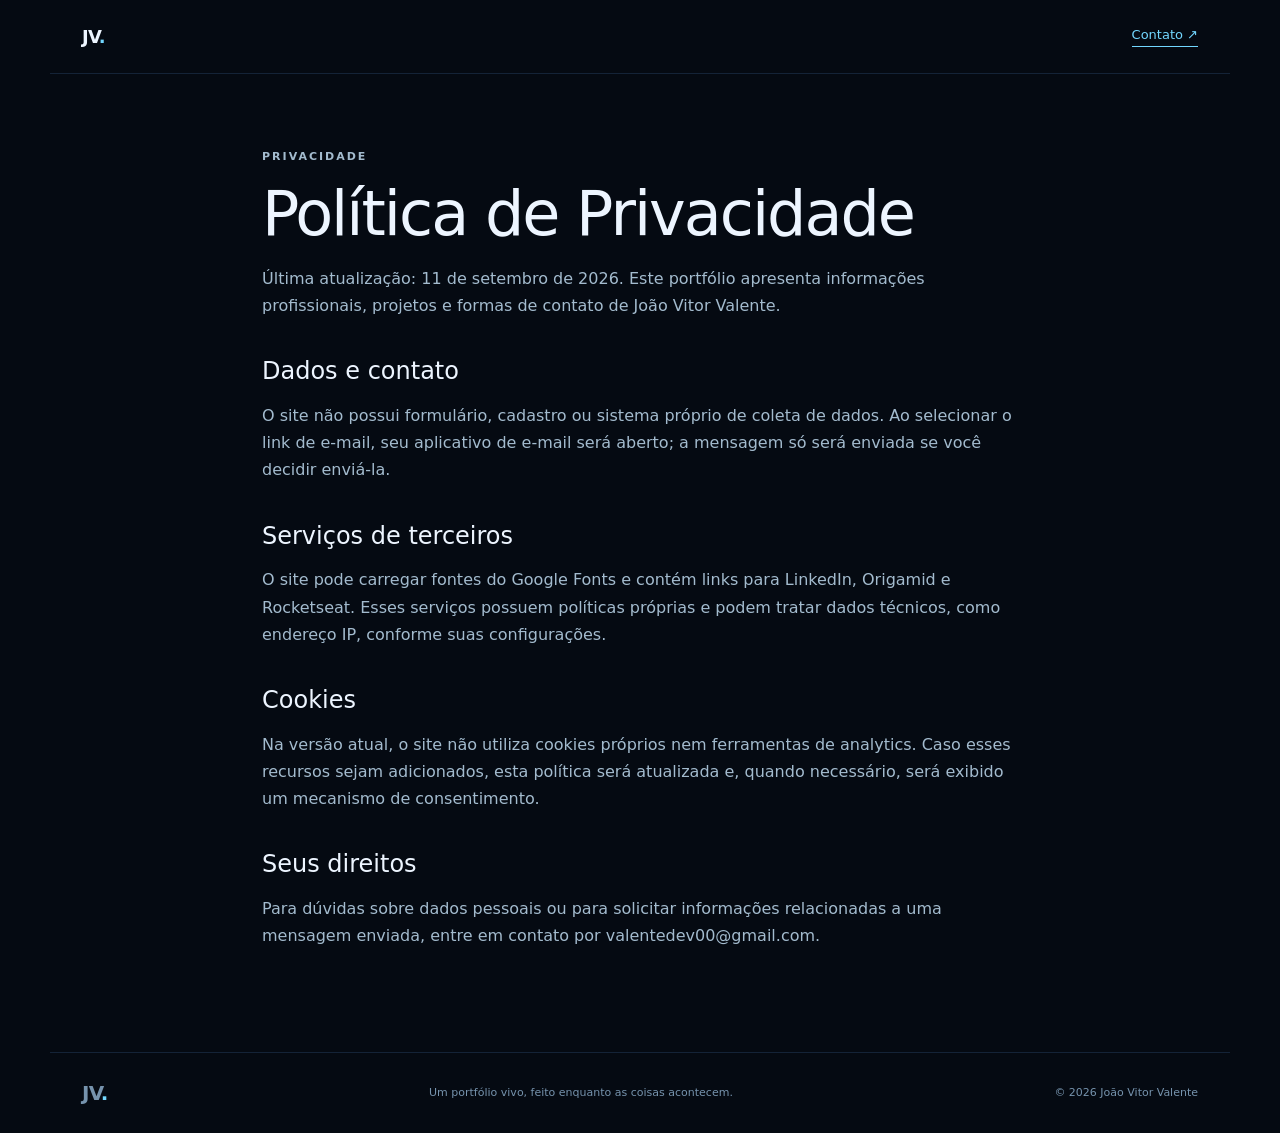
==== privacidade.html @ 57f667a8 "feat: publicar blog pessoal" ====
<!doctype html>
<html lang="pt-BR">
  <head>
    <meta charset="UTF-8" />
    <meta name="viewport" content="width=device-width, initial-scale=1.0" />
    <meta name="description" content="Política de Privacidade do portfólio de João Vitor Valente." />
    <meta name="theme-color" content="#07111f" />
    <title>Política de Privacidade — João Vitor Valente</title>
    <link rel="stylesheet" href="app.css" />
  </head>
  <body class="legal-page">
    <header class="site-header"><a class="logo" href="index.html#top" aria-label="João Vitor Valente, início">JV<span>.</span></a><a class="header-cta" href="index.html#notas">Contato ↗</a></header>
    <main class="legal-content section-wrap">
      <p class="eyebrow">Privacidade</p><h1>Política de Privacidade</h1>
      <p>Última atualização: 11 de setembro de 2026. Este portfólio apresenta informações profissionais, projetos e formas de contato de João Vitor Valente.</p>
      <h2>Dados e contato</h2><p>O site não possui formulário, cadastro ou sistema próprio de coleta de dados. Ao selecionar o link de e-mail, seu aplicativo de e-mail será aberto; a mensagem só será enviada se você decidir enviá-la.</p>
      <h2>Serviços de terceiros</h2><p>O site pode carregar fontes do Google Fonts e contém links para LinkedIn, Origamid e Rocketseat. Esses serviços possuem políticas próprias e podem tratar dados técnicos, como endereço IP, conforme suas configurações.</p>
      <h2>Cookies</h2><p>Na versão atual, o site não utiliza cookies próprios nem ferramentas de analytics. Caso esses recursos sejam adicionados, esta política será atualizada e, quando necessário, será exibido um mecanismo de consentimento.</p>
      <h2>Seus direitos</h2><p>Para dúvidas sobre dados pessoais ou para solicitar informações relacionadas a uma mensagem enviada, entre em contato por <a href="mailto:valentedev00@gmail.com">valentedev00@gmail.com</a>.</p>
    </main>
    <footer class="footer section-wrap"><span class="logo">JV<span>.</span></span><p>Um portfólio vivo, feito enquanto as coisas acontecem.</p><span>© 2026 João Vitor Valente</span></footer>
  </body>
</html>
---- app.css ----
:root{--ink:#20201d;--cream:#f5f0e8;--orange:#e86d3f;--blue:#a9c8cf;--green:#becab4;--line:#d9d1c5}*{box-sizing:border-box}html{scroll-behavior:smooth}body{margin:0;background:var(--cream);color:var(--ink);font-family:system-ui, -apple-system, "Segoe UI", sans-serif,sans-serif}a{color:inherit;text-decoration:none}.section-wrap{max-width:1180px;margin:auto;padding-left:32px;padding-right:32px}.site-header{height:82px;display:flex;align-items:center;justify-content:space-between;max-width:1180px;margin:auto;padding:0 32px;border-bottom:1px solid var(--line)}.logo{font-family:ui-serif, Georgia, Cambria, serif,serif;font-size:26px;font-weight:700;letter-spacing:-1.5px}.logo span{font-style:italic;color:var(--orange)}.nav{display:flex;gap:34px;font-size:14px}.nav a,.header-cta,.text-link,.read-link{transition:opacity .2s}.nav a:hover,.header-cta:hover,.text-link:hover,.read-link:hover{opacity:.6}.header-cta{border-bottom:1px solid var(--ink);font-size:13px;padding-bottom:4px}.menu-toggle{display:none;background:none;border:0;font-size:22px}.hero{min-height:575px;display:grid;grid-template-columns:1fr 1fr;gap:60px;align-items:center;padding-top:60px;padding-bottom:74px}.eyebrow{font-size:11px;letter-spacing:2px;text-transform:uppercase;font-weight:700;margin:0 0 22px;color:#777064}.hero h1{font-family:ui-serif, Georgia, Cambria, serif,serif;font-size:clamp(50px,6vw,82px);line-height:.98;letter-spacing:-4px;font-weight:500;margin:0 0 30px}.hero h1 em{color:var(--orange);font-style:italic}.hero-text{font-size:17px;line-height:1.65;max-width:420px;color:#625e56;margin-bottom:35px}.button{display:inline-flex;align-items:center;gap:30px;border:0;padding:15px 19px;font:600 13px system-ui, -apple-system, "Segoe UI", sans-serif;cursor:pointer}.button span{font-size:18px}.button-dark{background:var(--ink);color:#fff}.button-light{background:var(--cream);color:var(--ink)}.hero-art{height:420px;background:var(--orange);position:relative;overflow:hidden}.sun{width:175px;height:175px;border-radius:50%;background:#f6c66c;position:absolute;top:55px;right:70px}.shape{position:absolute}.shape-one{width:310px;height:310px;background:#345b67;border-radius:50%;bottom:-150px;left:-45px}.shape-two{width:140px;height:300px;background:#f5f0e8;transform:rotate(33deg);bottom:-75px;right:85px}.shape-three{width:90px;height:190px;background:#345b67;transform:rotate(-33deg);top:175px;right:100px;border-radius:50% 50% 0 0}.art-note{position:absolute;left:36px;top:34px;color:#fff;font-family:ui-serif, Georgia, Cambria, serif;font-size:22px;line-height:1.1;font-style:italic}.topics{border-top:1px solid var(--line);border-bottom:1px solid var(--line);padding-top:30px;padding-bottom:35px;display:flex;gap:70px;align-items:center}.topics .eyebrow{margin:0;min-width:150px}.topic-list{display:flex;justify-content:space-between;gap:48px;flex:1;font-family:ui-serif, Georgia, Cambria, serif;font-size:24px}.topic-list a{border-bottom:1px solid transparent}.topic-list a:hover{border-color:var(--ink)}.topic-list span{font-family:system-ui, -apple-system, "Segoe UI", sans-serif;font-size:16px}.articles{padding-top:105px;padding-bottom:110px}.section-heading{display:flex;justify-content:space-between;align-items:end;margin-bottom:38px}.section-heading h2,.newsletter h2{font-family:ui-serif, Georgia, Cambria, serif;font-size:48px;line-height:1;letter-spacing:-2px;margin:0}.text-link{font-size:13px;border-bottom:1px solid var(--ink);padding-bottom:6px}.article-grid{display:grid;grid-template-columns:1.3fr 1fr 1fr;gap:23px}.card-visual{height:220px;position:relative;overflow:hidden;margin-bottom:23px}.card-visual>span{position:absolute;left:17px;top:15px;font-size:12px}.visual-orange{background:#e98654}.visual-line{position:absolute;width:250px;height:250px;border:1px solid #f7c6a2;border-radius:50%;left:24%;top:22%}.visual-line:after{content:'';position:absolute;width:160px;height:160px;border:1px solid #f7c6a2;border-radius:50%;left:43px;top:43px}.visual-blue{background:var(--blue)}.visual-circle{width:170px;height:170px;border:1px solid var(--ink);border-radius:50%;position:absolute;right:20px;bottom:-70px}.visual-green{background:var(--green)}.visual-leaf{font-size:115px;position:absolute;right:35px;bottom:15px;transform:rotate(28deg)}.card-meta{font-size:10px;letter-spacing:1.5px;color:#827b70;margin-bottom:15px}.article-card h3{font-family:ui-serif, Georgia, Cambria, serif;font-weight:600;font-size:25px;line-height:1.08;letter-spacing:-.7px;margin:0 0 12px}.article-card p{font-size:14px;line-height:1.55;color:#6a645b;margin:0 0 20px}.read-link{font-size:12px;font-weight:700;border-bottom:1px solid var(--ink);padding-bottom:5px}.newsletter{background:var(--ink);color:#fff;padding-top:66px;padding-bottom:66px;display:grid;grid-template-columns:1fr 1fr;gap:80px;align-items:end}.newsletter .eyebrow{color:#a9a49a}.newsletter h2{font-size:44px;max-width:440px;margin-bottom:18px}.newsletter p:not(.eyebrow){color:#bcb8ae;line-height:1.6;max-width:390px;margin:0}.signup-form{display:grid;grid-template-columns:1fr auto;gap:10px}.signup-form input{min-width:0;padding:15px;background:transparent;border:1px solid #625f57;color:#fff;font:14px system-ui, -apple-system, "Segoe UI", sans-serif}.signup-form input::placeholder{color:#a9a49a}.signup-form small{grid-column:1/-1;color:#77736b;font-size:10px;margin-top:8px}.footer{padding-top:28px;padding-bottom:28px;display:flex;align-items:center;justify-content:space-between;font-size:11px;color:#777064}.footer .logo{font-size:20px}.footer p{margin:0}.sr-only{position:absolute;width:1px;height:1px;overflow:hidden;clip:rect(0,0,0,0)}@media(max-width:760px){.section-wrap{padding-left:20px;padding-right:20px}.site-header{padding:0 20px}.nav,.header-cta{display:none}.menu-toggle{display:block}.hero{display:block;padding-top:55px}.hero h1{font-size:54px;letter-spacing:-2.5px}.hero-art{height:300px;margin-top:50px}.topics{display:block}.topic-list{display:grid;gap:18px;font-size:22px}.articles{padding-top:70px;padding-bottom:70px}.section-heading{display:block}.section-heading h2,.newsletter h2{font-size:39px;margin-bottom:25px}.article-grid{display:block}.article-card{margin-bottom:48px}.card-visual{height:190px}.newsletter{display:block}.signup-form{margin-top:30px;display:flex;flex-wrap:wrap}.signup-form input{flex:1;min-width:180px}.signup-form small{width:100%}.footer{display:grid;gap:14px}.footer p{order:3}}
:root{--about-gap:80px}.about{padding-top:86px;padding-bottom:92px;display:grid;grid-template-columns:1fr 1fr;gap:var(--about-gap);border-top:1px solid var(--line)}.about h2{font-family:ui-serif, Georgia, Cambria, serif;font-size:43px;line-height:1.05;letter-spacing:-1.5px;max-width:450px;margin:0}.about-copy>p{font-size:18px;line-height:1.6;color:#625e56;max-width:470px;margin:0 0 30px}.skill-list{display:grid;grid-template-columns:1fr 1fr;gap:13px 25px;border-top:1px solid var(--line);padding-top:18px;font-size:12px}.nav.is-open{display:flex;position:absolute;z-index:3;top:82px;left:0;right:0;background:var(--cream);padding:20px;flex-direction:column;gap:18px;border-bottom:1px solid var(--line)}
@media(max-width:760px){.about{display:block;padding-top:65px;padding-bottom:70px}.about h2{font-size:38px;margin-bottom:30px}}
.experience{padding-top:85px;padding-bottom:75px;border-top:1px solid var(--line)}.experience-item{display:grid;grid-template-columns:220px 1fr;gap:55px;padding:28px 0;border-top:1px solid var(--line)}.experience-date{font-size:10px;letter-spacing:1.2px;line-height:1.7;color:#827b70}.experience-item h3{font-family:ui-serif, Georgia, Cambria, serif;font-size:30px;margin:0 0 7px}.experience-company{font-weight:600;margin:0 0 18px!important;color:var(--orange)!important}.experience-item p{max-width:690px;font-size:15px;line-height:1.65;color:#625e56}.tech-tags{display:flex;flex-wrap:wrap;gap:8px;margin-top:24px}.tech-tags span{font-size:11px;padding:7px 10px;border:1px solid var(--line)}.certificates{padding-top:30px;padding-bottom:80px;display:flex;gap:70px;align-items:flex-start}.certificates .eyebrow{min-width:150px}.certificate-list{display:grid;grid-template-columns:1fr 1fr;flex:1}.certificate-list a{padding:14px 0;border-top:1px solid var(--line);font-family:ui-serif, Georgia, Cambria, serif;font-size:19px}.certificate-list span{font-family:system-ui, -apple-system, "Segoe UI", sans-serif;font-size:13px;margin-left:8px}@media(max-width:760px){.experience{padding-top:65px;padding-bottom:55px}.experience-item{display:block}.experience-date{margin-bottom:22px}.experience-item h3{font-size:26px}.certificates{display:block;padding-bottom:65px}.certificate-list{display:block}.certificate-list a{display:block}}
:root{--ink:#e8f4ff;--cream:#07111f;--orange:#62d6ff;--blue:#102b49;--green:#173752;--line:#1d3b5b}body{background:radial-gradient(circle at 85% 0%,#0d2a47 0,#07111f 34%,#07111f 100%);color:var(--ink)}.site-header{border-bottom-color:var(--line)}.logo span,.hero h1 em,.experience-company{color:var(--orange)!important}.eyebrow,.card-meta,.experience-date,.footer{color:#7693ad}.header-cta,.text-link,.read-link{border-color:#62d6ff}.hero{min-height:610px}.hero-art{background:linear-gradient(145deg,#0d6b91,#183c64 55%,#07111f);box-shadow:0 0 70px rgba(44,184,236,.1)}.sun{background:#62d6ff;box-shadow:0 0 55px rgba(98,214,255,.6)}.shape-one,.shape-three{background:#07111f}.shape-two{background:#bceeff}.art-note{color:#dff7ff}.button-dark{background:#62d6ff;color:#06111d}.topics{border-color:var(--line)}.article-card{transition:transform .35s ease}.article-card:hover{transform:translateY(-7px)}.visual-orange{background:linear-gradient(135deg,#0b698e,#1b355e)}.visual-blue{background:#102b49}.visual-green{background:#123c52}.visual-line{border-color:#62d6ff}.visual-line:after{border-color:#62d6ff}.visual-circle{border-color:#8ce5ff}.visual-leaf{color:#62d6ff}.about,.experience,.certificates{border-color:var(--line)}.about-copy>p,.experience-item p,.newsletter p:not(.eyebrow){color:#a3bbce}.skill-list,.certificate-list a{border-color:var(--line)}.tech-tags span{border-color:#285375;color:#b9d7e8}.diploma{display:grid;grid-template-columns:150px 1fr;gap:55px;align-items:center;padding-top:70px;padding-bottom:80px;border-top:1px solid var(--line)}.diploma-mark{width:90px;height:90px;border:1px solid #62d6ff;border-radius:50%;display:grid;place-items:center;color:#62d6ff;font-size:32px;box-shadow:0 0 30px rgba(98,214,255,.15)}.diploma h2{font-family:ui-serif, Georgia, Cambria, serif;font-size:42px;letter-spacing:-1.5px;margin:0 0 16px}.diploma p:not(.eyebrow){line-height:1.7;color:#a3bbce;margin-bottom:25px}.newsletter{background:linear-gradient(135deg,#0d2945,#0a1a2c);border:1px solid #1d4667}.signup-form input{border-color:#285375}.footer{border-top:1px solid var(--line)}.hero-copy,.hero-art,.topics,.article-card,.about,.experience,.certificates,.diploma,.newsletter{animation:rise-in .8s ease both}.hero-art{animation-delay:.12s}.article-card:nth-child(2){animation-delay:.1s}.article-card:nth-child(3){animation-delay:.2s}@keyframes rise-in{from{opacity:0;transform:translateY(14px)}to{opacity:1;transform:translateY(0)}}@media(prefers-reduced-motion:reduce){*,*::before,*::after{animation-duration:.01ms!important;animation-iteration-count:1!important;scroll-behavior:auto!important;transition-duration:.01ms!important}}@media(max-width:760px){.diploma{display:block;padding-top:60px;padding-bottom:65px}.diploma-mark{margin-bottom:28px}.diploma h2{font-size:36px}}

:root{--ink:#edf5ff;--cream:#050a12;--orange:#72d7ff;--blue:#0b1b2d;--green:#102539;--line:#182a3e}
body{background:#050a12;color:#edf5ff}
.site-header{height:74px;border-bottom-color:#142337}
.logo{font-family:system-ui, -apple-system, "Segoe UI", sans-serif,sans-serif;font-size:18px;letter-spacing:-.8px}.logo span{color:#72d7ff!important;font-style:normal}
.nav{gap:30px;font-size:13px}.header-cta{color:#72d7ff;border-color:#72d7ff}
.hero{min-height:600px;grid-template-columns:1.1fr .9fr;gap:100px;padding-top:85px;padding-bottom:95px}
.hero h1{font-family:system-ui, -apple-system, "Segoe UI", sans-serif,sans-serif;font-size:clamp(58px,7vw,96px);font-weight:600;letter-spacing:-6px;line-height:.9;margin-bottom:31px}.hero h1 em{font-family:ui-serif, Georgia, Cambria, serif,serif;font-weight:500;letter-spacing:-5px}
.hero-text{font-size:16px;line-height:1.75;color:#91a8bc;max-width:500px}.hero-actions{display:flex;align-items:center;gap:25px}
.button{border-radius:2px}.button-dark{background:#72d7ff;color:#04101b;box-shadow:0 0 22px rgba(114,215,255,.12)}.quiet-link{font-size:12px;color:#91a8bc;border-bottom:1px solid #31506b;padding-bottom:5px}
.hero-art{height:410px;background:linear-gradient(160deg,#0a1829,#08101b);border:1px solid #1b3954;box-shadow:inset 0 0 80px rgba(40,137,190,.08),0 24px 70px rgba(0,0,0,.22)}.hero-art:after{content:'01 / 04';position:absolute;right:24px;bottom:20px;font:11px system-ui, -apple-system, "Segoe UI", sans-serif;letter-spacing:2px;color:#55738d}.sun{width:120px;height:120px;top:62px;right:52px;background:#72d7ff;opacity:.85;box-shadow:0 0 65px rgba(114,215,255,.28)}.shape-one,.shape-three{background:#07111f}.shape-one{width:285px;height:285px;bottom:-170px;left:-90px}.shape-two{width:85px;height:255px;right:80px;bottom:-70px;background:#193e5c;opacity:.8}.shape-three{width:65px;height:150px;right:105px;top:178px;background:#72d7ff;opacity:.32}.art-note{left:27px;top:25px;color:#72d7ff;font-family:system-ui, -apple-system, "Segoe UI", sans-serif;font-size:11px;letter-spacing:2px;font-style:normal;line-height:1.5}
.topics{padding-top:24px;padding-bottom:26px;border-color:#142337}.topic-list{font-family:system-ui, -apple-system, "Segoe UI", sans-serif;font-size:17px;font-weight:500}.section-heading h2,.newsletter h2{font-family:system-ui, -apple-system, "Segoe UI", sans-serif;font-weight:500;letter-spacing:-2px}.section-heading h2{font-size:42px}.article-card h3{font-family:system-ui, -apple-system, "Segoe UI", sans-serif;font-weight:500;letter-spacing:-.5px}.card-visual{border:1px solid #1b3954}.visual-orange{background:linear-gradient(135deg,#0b2945,#0a1421)}.visual-blue{background:#091b2d}.visual-green{background:#0e2639}.visual-line{border-color:#72d7ff;opacity:.7}.visual-line:after{border-color:#72d7ff}.visual-circle{border-color:#72d7ff}.visual-leaf{color:#72d7ff}
.about h2,.experience-item h3,.diploma h2{font-family:system-ui, -apple-system, "Segoe UI", sans-serif;font-weight:500}.about-copy>p,.experience-item p{color:#91a8bc}.skill-list,.certificate-list a,.about,.experience,.certificates,.diploma{border-color:#182a3e}.tech-tags span{border-color:#285375;color:#b9d7e8}.newsletter{background:#091827;border-color:#1b3954}.footer{border-color:#142337}.diploma-mark{border-color:#72d7ff;color:#72d7ff}
.article-card,.hero-art,.button,.quiet-link{transition:transform .3s ease,box-shadow .3s ease,opacity .3s ease}.article-card:hover{transform:translateY(-7px)}.hero-art:hover{transform:translateY(-4px);box-shadow:inset 0 0 80px rgba(40,137,190,.12),0 28px 80px rgba(0,0,0,.3)}
@media(max-width:760px){.hero{display:block;padding-top:62px}.hero h1{font-size:62px;letter-spacing:-4px}.hero h1 em{letter-spacing:-3px}.hero-art{height:290px;margin-top:48px}.hero-actions{align-items:flex-start;flex-direction:column;gap:18px}.topic-list{font-size:20px}.section-heading h2{font-size:37px}.about{display:block;padding-top:65px;padding-bottom:70px}.about h2{font-size:38px;margin-bottom:30px}.diploma{display:block}.diploma-mark{margin-bottom:28px}}
@media(prefers-reduced-motion:reduce){*,*::before,*::after{animation-duration:.01ms!important;animation-iteration-count:1!important;scroll-behavior:auto!important;transition-duration:.01ms!important}}

/* About: leitura mais compacta e equilibrada no desktop */
.about{grid-template-columns:minmax(250px,.78fr) minmax(0,1.22fr);gap:54px;padding-top:68px;padding-bottom:70px}
.about h2{font-size:38px;max-width:360px}
.about-copy>p{max-width:none;font-size:15px;line-height:1.5;margin-bottom:16px}
.skill-list{gap:9px 20px;padding-top:14px;font-size:11px}
@media(max-width:760px){.about{padding-top:52px;padding-bottom:58px}.about h2{font-size:34px;margin-bottom:24px}.about-copy>p{font-size:14px;line-height:1.55;margin-bottom:14px}.skill-list{gap:8px 14px}}

.diploma-mark{width:180px;height:100px;border:0;border-radius:0;box-shadow:none}
.diploma-mark img{display:block;width:100%;height:100%;object-fit:contain}
@media(max-width:760px){.diploma-mark{width:170px;height:94px;margin-bottom:24px}}

.newsletter{padding-top:56px;padding-bottom:56px}
.newsletter{display:block;background:transparent;border:0}
.contact-window{position:relative;overflow:hidden;border:1px solid #284967;border-radius:18px;background:linear-gradient(145deg,#11253a,#0a1727);box-shadow:0 20px 55px rgba(0,0,0,.2)}
.contact-window>.window-controls{display:flex;gap:7px;height:38px;align-items:center;padding:0 16px;border-bottom:1px solid rgba(114,215,255,.13)}
.contact-window>.window-controls i{display:block;width:10px;height:10px;border-radius:50%;background:#ff6259}.contact-window>.window-controls i:nth-child(2){background:#ffbd44}.contact-window>.window-controls i:nth-child(3){background:#28c840}
.contact-window-body{display:grid;grid-template-columns:1.05fr .95fr;gap:70px;padding:34px 42px 38px}.contact-window h2{margin:0 0 15px;font-family:system-ui, -apple-system, "Segoe UI", sans-serif;font-size:38px;font-weight:500;letter-spacing:-1.7px}.contact-window p:not(.eyebrow){max-width:560px;margin:0;color:#a3bbce;line-height:1.6}.contact-links{align-self:end;display:grid;gap:12px}.contact-links a{display:grid;grid-template-columns:65px 1fr auto;align-items:center;gap:10px;padding:14px 0;border-top:1px solid rgba(114,215,255,.17);color:#e8f4ff;font-size:14px}.contact-links a:last-child{border-bottom:1px solid rgba(114,215,255,.17)}.contact-links span{font-size:10px;letter-spacing:1.4px;text-transform:uppercase;color:#72d7ff}.contact-links b{font-size:17px;color:#72d7ff;font-weight:400}
@media(max-width:760px){.newsletter{padding-top:42px;padding-bottom:42px}.contact-window-body{display:block;padding:28px 22px 24px}.contact-window h2{font-size:31px}.contact-links{margin-top:28px}.contact-links a{font-size:12px}}

a:focus-visible,button:focus-visible{outline:2px solid #72d7ff;outline-offset:4px;border-radius:4px}
.footer-links{display:flex;gap:14px}.footer-links a{text-decoration:underline;text-underline-offset:4px}.legal-page{min-height:100vh}.legal-content{max-width:820px;padding-top:74px;padding-bottom:86px}.legal-content h1{font:500 clamp(38px,5vw,62px)/1.02 system-ui, -apple-system, "Segoe UI", sans-serif;letter-spacing:-2px;margin:0 0 20px}.legal-content h2{font:500 24px/1.2 system-ui, -apple-system, "Segoe UI", sans-serif;margin:38px 0 12px}.legal-content p,.legal-content li{color:#a3bbce;line-height:1.7}.legal-content ul{padding-left:20px}.legal-content .eyebrow{margin-bottom:15px}@media(max-width:760px){.footer-links{grid-column:1/-1}.legal-content{padding-top:52px;padding-bottom:64px}.legal-content h1{letter-spacing:-1px}}
.contact-links .copy-email{display:grid;width:100%;grid-template-columns:65px 1fr auto;align-items:center;gap:10px;padding:14px 0;border:0;border-top:1px solid rgba(114,215,255,.17);background:transparent;color:#e8f4ff;font:14px system-ui, -apple-system, "Segoe UI", sans-serif;text-align:left;cursor:pointer}.contact-links .copy-email b{font-size:17px;color:#72d7ff;font-weight:400}.copy-status{min-height:18px;margin:2px 0 0;color:#72d7ff;font-size:12px}@media(max-width:760px){.contact-links .copy-email{font-size:12px}}
.contact-links a:last-of-type{border-bottom:1px solid rgba(114,215,255,.17)}

.hero-art{display:grid;place-items:center;overflow:hidden;border-radius:20px;background:linear-gradient(145deg,#0a1522,#07101a)}.hero-art:after{display:none}.sun,.shape{display:none}.profile-box{position:relative;z-index:1;width:min(82%,330px);min-height:270px;border:1px solid rgba(173,199,220,.2);border-radius:16px;background:linear-gradient(180deg,rgba(28,40,55,.96),rgba(11,20,30,.96));padding:48px 24px 24px;display:flex;flex-direction:column;justify-content:space-between;box-shadow:0 20px 45px rgba(0,0,0,.35),inset 0 1px rgba(255,255,255,.07);font-family:-apple-system,BlinkMacSystemFont,"SF Pro Display","Segoe UI",sans-serif;font-size:13px;animation:profile-float 5s ease-in-out infinite}.profile-box:before{content:'';position:absolute;top:0;left:0;right:0;height:34px;border-bottom:1px solid rgba(255,255,255,.08);border-radius:16px 16px 0 0;background:rgba(255,255,255,.035);pointer-events:none}.window-controls{position:absolute;z-index:2;top:12px;left:14px;display:flex;gap:7px}.window-controls i{width:11px;height:11px;border-radius:50%;background:#ff5f57;box-shadow:inset 0 0 0 1px rgba(0,0,0,.15)}.window-controls i:nth-child(2){background:#febc2e}.window-controls i:nth-child(3){background:#28c840}.profile-role,.profile-state{font:600 10px/1.55 -apple-system,BlinkMacSystemFont,"SF Pro Display","Segoe UI",sans-serif;letter-spacing:1.4px;color:#72d7ff}.profile-box strong{font:600 37px/1 -apple-system,BlinkMacSystemFont,"SF Pro Display","Segoe UI",sans-serif;letter-spacing:-2px;color:#edf5ff}.profile-state{color:#8fa4b6;letter-spacing:.1px;font-size:13px;font-weight:400}.profile-state i,.feed-live i{display:inline-block;width:7px;height:7px;margin-right:7px;border-radius:50%;background:#72d7ff;box-shadow:0 0 12px #72d7ff;animation:pulse 1.8s ease-in-out infinite}@keyframes profile-float{50%{transform:translateY(-8px)}}@keyframes pulse{50%{opacity:.35;transform:scale(.7)}}
.feed-live{font-size:11px;color:#7693ad}.feed-list{border-top:1px solid var(--line)}.feed-item{display:grid;grid-template-columns:125px 1fr auto;gap:35px;align-items:start;padding:30px 0;border-bottom:1px solid var(--line);transition:padding .25s ease,background .25s ease}.feed-item:hover{padding-left:18px;background:rgba(114,215,255,.025)}.feed-item time{font-size:10px;letter-spacing:1.3px;color:#7693ad;padding-top:3px}.feed-item h3{font:500 24px/1.15 system-ui, -apple-system, "Segoe UI", sans-serif;letter-spacing:-.7px;margin:5px 0 10px}.feed-item p:not(.card-meta){max-width:650px;font-size:14px;line-height:1.65;color:#91a8bc;margin:0}.feed-arrow{font-size:20px;color:#72d7ff}@media(max-width:760px){.profile-box{min-height:210px}.profile-box strong{font-size:31px}.feed-item{grid-template-columns:1fr auto;gap:12px;padding:24px 0}.feed-item time{grid-column:1/-1}.feed-item h3{font-size:21px}.feed-arrow{grid-column:2;grid-row:2}}
.hero{display:block;position:relative;min-height:560px;padding-top:78px;padding-bottom:78px}.hero-copy{position:absolute;z-index:2;top:108px;left:32px}.hero-copy .hero-actions{margin-top:18px}.hero-art{height:410px;width:100%;border-radius:20px}.profile-box{width:min(72%,650px);min-height:292px;padding:48px 34px 27px;align-items:flex-start}.profile-box strong{font-size:36px}.profile-description{max-width:430px;margin:0;color:#a8bed0;font:13px/1.65 -apple-system,BlinkMacSystemFont,"SF Pro Display","Segoe UI",sans-serif}.profile-state{margin-top:auto}@media(max-width:760px){.hero{min-height:505px;padding-top:54px;padding-bottom:54px}.hero-copy{top:72px;left:20px}.hero-art{height:395px}.profile-box{width:calc(100% - 34px);min-height:300px;padding:48px 24px 23px;align-items:flex-start}.profile-box strong{font-size:31px}.profile-description{font-size:12px;max-width:285px}.hero-copy .hero-actions{margin-top:12px}}
.hero{min-height:540px;padding-top:78px;padding-bottom:78px}.hero-copy{display:none}.hero-art{height:410px;width:100%;border-radius:20px}.profile-box{width:min(72%,650px);min-height:330px;padding:48px 34px 27px;align-items:flex-start}.profile-box strong{font-size:36px}.profile-description{max-width:430px;margin:0;color:#a8bed0;font:13px/1.65 -apple-system,BlinkMacSystemFont,"SF Pro Display","Segoe UI",sans-serif}.profile-actions{display:flex;align-items:center;gap:18px;margin-top:3px}.profile-actions .button{padding:11px 14px;font-size:11px}.profile-actions .quiet-link{font-size:11px}.profile-state{margin-top:auto}@media(max-width:760px){.hero{min-height:505px;padding-top:54px;padding-bottom:54px}.hero-art{height:395px}.profile-box{width:calc(100% - 34px);min-height:325px;padding:48px 24px 23px;align-items:flex-start}.profile-box strong{font-size:31px}.profile-description{font-size:12px;max-width:285px}.profile-actions{gap:13px}.profile-actions .button{padding:10px 11px}.profile-actions .quiet-link{font-size:10px}}
.hero-art{animation:none}.profile-box{justify-self:start;margin-left:38px;animation:none}@media(max-width:760px){.profile-box{margin-left:17px}}

.hero-windows{display:flex;align-items:center;gap:18px;width:100%;padding:0 40px}.hero-windows .profile-box{flex:1;width:auto;margin:0}.tech-box{position:relative;flex:0 0 185px;min-height:245px;padding:47px 20px 20px;border:1px solid rgba(173,199,220,.2);border-radius:16px;background:linear-gradient(180deg,rgba(28,40,55,.96),rgba(11,20,30,.96));box-shadow:0 20px 45px rgba(0,0,0,.35),inset 0 1px rgba(255,255,255,.07);font-family:-apple-system,BlinkMacSystemFont,"SF Pro Display","Segoe UI",sans-serif;overflow:hidden}.tech-box:before{content:'';position:absolute;top:34px;left:0;right:0;border-top:1px solid rgba(255,255,255,.08)}.tech-label{font:600 9px system-ui, -apple-system, "Segoe UI", sans-serif;letter-spacing:1.5px;color:#72d7ff}.tech-rotator{height:120px;position:relative;margin-top:15px}.tech-icon{position:absolute;inset:0;display:flex;flex-direction:column;align-items:center;justify-content:center;gap:12px;opacity:0;transform:translateY(10px) scale(.96);transition:opacity .45s ease,transform .45s ease}.tech-icon.is-active{opacity:1;transform:translateY(0) scale(1)}.tech-icon b{display:grid;place-items:center;width:65px;height:65px;border-radius:18px;background:rgba(114,215,255,.1);border:1px solid rgba(114,215,255,.5);color:#72d7ff;font:700 19px system-ui, -apple-system, "Segoe UI", sans-serif;box-shadow:0 0 25px rgba(114,215,255,.1)}.tech-icon strong{font-size:12px;color:#eaf5ff}.tech-counter{position:absolute;right:20px;bottom:18px;font:10px system-ui, -apple-system, "Segoe UI", sans-serif;letter-spacing:1px;color:#65839d}.tech-box .window-controls{top:12px;left:14px}.tech-box .window-controls i{width:10px;height:10px}.hero-art:has(.hero-windows){display:flex;align-items:center;justify-content:center}.hero-art:has(.hero-windows)>.hero-windows{position:relative;z-index:2}@media(max-width:760px){.hero-windows{flex-direction:column;gap:18px;padding:0 17px}.hero-windows .profile-box{width:100%;min-height:325px}.tech-box{width:100%;min-height:225px;flex-basis:auto}.tech-rotator{height:105px}}
.hero-windows{position:relative;display:block;padding:0 40px}.hero-windows .profile-box{width:100%;min-height:330px;padding-right:255px}.tech-box{position:absolute;z-index:3;right:62px;top:43px;width:190px;min-height:235px;border:0;background:transparent;box-shadow:none;padding:47px 8px 20px}.tech-box:before,.tech-box .window-controls{display:none}.tech-label{font-size:8px}.tech-counter{display:none}.tech-icon b{animation:none}.tech-icon.is-active b{animation:tech-rotate 2.4s ease-in-out infinite}@keyframes tech-rotate{0%{transform:rotate(-8deg) scale(.94)}50%{transform:rotate(8deg) scale(1.05)}100%{transform:rotate(-8deg) scale(.94)}}@media(max-width:760px){.hero-windows{padding:0 17px}.hero-windows .profile-box{padding-right:24px;min-height:470px}.tech-box{position:absolute;right:34px;top:274px;width:calc(100% - 68px);min-height:155px;padding:22px 8px 8px;border-top:1px solid rgba(114,215,255,.15)}.tech-rotator{height:90px;margin-top:8px}.tech-icon{flex-direction:row;gap:12px}.tech-icon b{width:48px;height:48px;border-radius:14px}.tech-icon strong{font-size:11px}}

.social-feed{max-width:calc(100% - 96px);margin:82px auto 0;padding:74px 0 82px;background:#0d1c2d;border:1px solid #213a53;border-radius:24px;overflow:hidden}.social-shell{display:grid;grid-template-columns:250px minmax(0,1fr);gap:64px}.social-sidebar{height:max-content;padding:24px;border:1px solid #29445d;border-radius:14px;background:#0b1827;display:flex;flex-direction:column;align-items:flex-start}.social-avatar,.post-avatar{display:grid;place-items:center;border-radius:50%;background:linear-gradient(135deg,#6ed4fb,#357b9e);color:#07111f;font-weight:700}.social-avatar{width:50px;height:50px;font-size:16px;margin-bottom:17px}.social-sidebar strong{font-size:15px}.social-sidebar>span{font-size:12px;color:#72d7ff;margin-top:4px}.social-sidebar p{font-size:12px;line-height:1.6;color:#91a8bc;margin:18px 0}.social-stats{display:flex;gap:20px;width:100%;padding-top:17px;border-top:1px solid #213a53}.social-stats span{font-size:10px;color:#7890a4;text-transform:uppercase;letter-spacing:.6px}.social-stats b{display:block;font-size:14px;color:#dceeff;margin-bottom:3px}.social-heading{display:flex;justify-content:space-between;align-items:end;margin-bottom:20px}.social-heading .eyebrow{margin-bottom:12px}.social-heading h2{font:500 36px/1 system-ui, -apple-system, "Segoe UI", sans-serif;letter-spacing:-1.8px;margin:0}.social-post{border:1px solid #29445d;border-radius:14px;background:#102237;margin-bottom:15px;overflow:hidden;transition:transform .25s ease,border-color .25s ease}.social-post:hover{transform:translateY(-3px);border-color:#477291}.social-post header{display:flex;align-items:center;gap:11px;padding:18px 20px}.post-avatar{width:34px;height:34px;font-size:11px;flex:none}.social-post header div:nth-child(2){display:grid;gap:3px}.social-post header strong{font-size:13px}.social-post header span{font-size:11px;color:#7890a4}.social-post button{margin-left:auto;border:0;background:none;color:#91a8bc;font-size:15px;letter-spacing:2px;cursor:pointer}.post-content{padding:2px 20px 20px}.post-content h3{font:500 21px/1.18 system-ui, -apple-system, "Segoe UI", sans-serif;letter-spacing:-.7px;margin:0 0 9px}.post-content p{font-size:13px;line-height:1.65;color:#a8bed0;margin:0}.social-post footer{display:flex;gap:22px;padding:13px 20px;border-top:1px solid #29445d;color:#88a5bc;font-size:11px}.social-post footer span:last-child{margin-left:auto;color:#72d7ff}@media(max-width:760px){.social-feed{max-width:calc(100% - 32px);margin-top:50px;padding:55px 0;border-radius:18px}.social-shell{display:block}.social-sidebar{display:none}.social-heading h2{font-size:31px}.social-post footer{gap:12px}.social-post footer span:nth-child(2){display:none}}
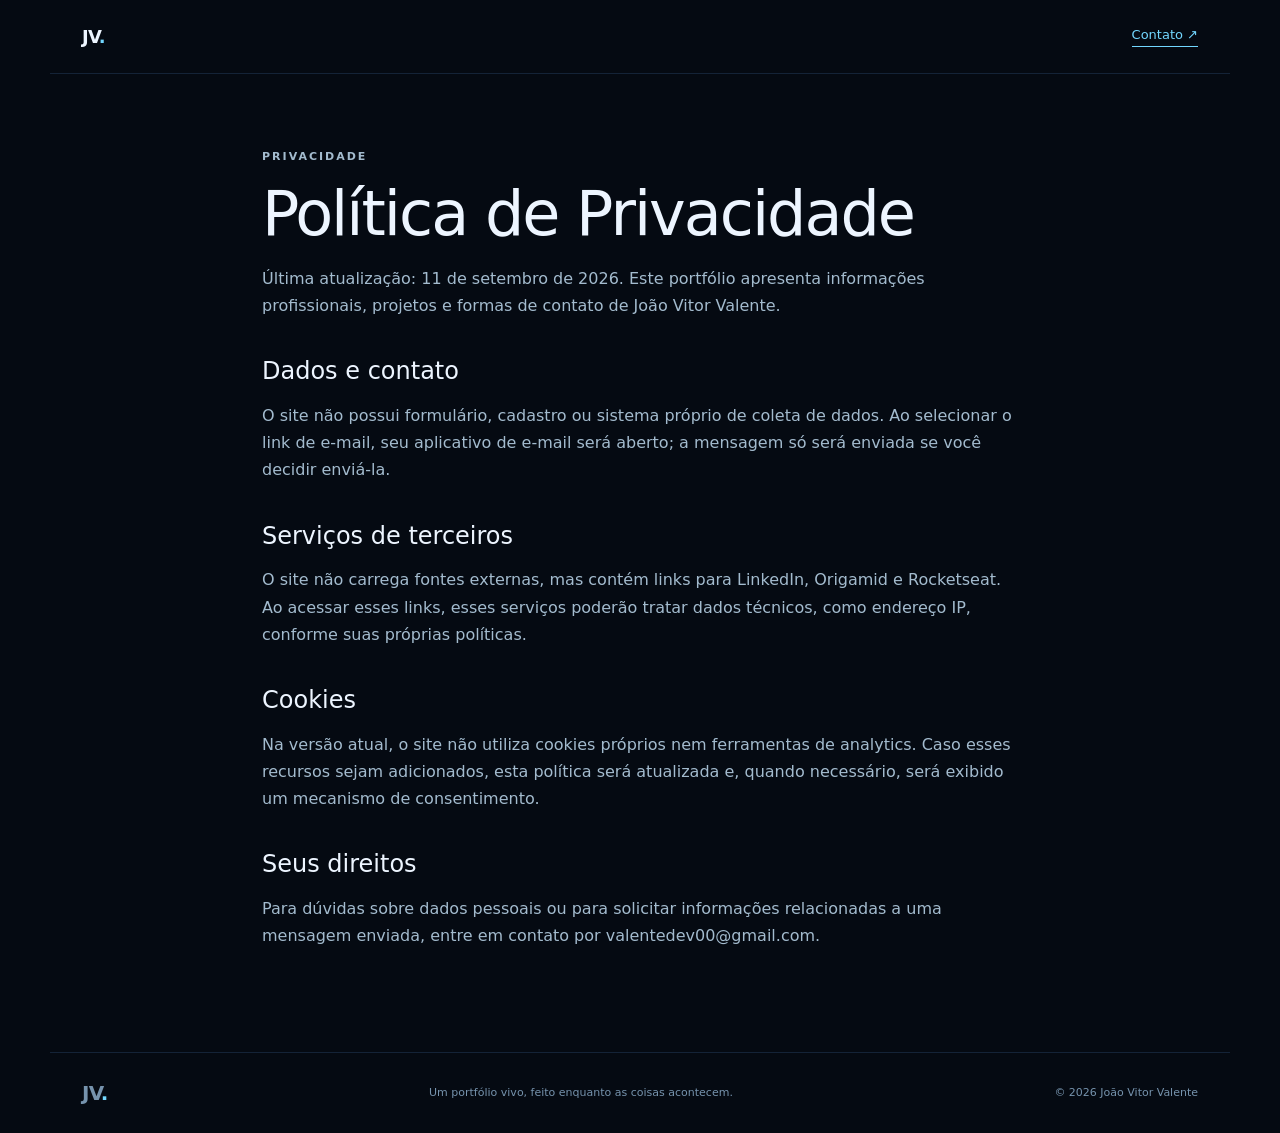
==== commit 6951fb80: "fix: proteger arquivos internos do servidor" ====
--- a/privacidade.html
+++ b/privacidade.html
@@ -14,7 +14,7 @@
       <p class="eyebrow">Privacidade</p><h1>Política de Privacidade</h1>
       <p>Última atualização: 11 de setembro de 2026. Este portfólio apresenta informações profissionais, projetos e formas de contato de João Vitor Valente.</p>
       <h2>Dados e contato</h2><p>O site não possui formulário, cadastro ou sistema próprio de coleta de dados. Ao selecionar o link de e-mail, seu aplicativo de e-mail será aberto; a mensagem só será enviada se você decidir enviá-la.</p>
-      <h2>Serviços de terceiros</h2><p>O site pode carregar fontes do Google Fonts e contém links para LinkedIn, Origamid e Rocketseat. Esses serviços possuem políticas próprias e podem tratar dados técnicos, como endereço IP, conforme suas configurações.</p>
+      <h2>Serviços de terceiros</h2><p>O site não carrega fontes externas, mas contém links para LinkedIn, Origamid e Rocketseat. Ao acessar esses links, esses serviços poderão tratar dados técnicos, como endereço IP, conforme suas próprias políticas.</p>
       <h2>Cookies</h2><p>Na versão atual, o site não utiliza cookies próprios nem ferramentas de analytics. Caso esses recursos sejam adicionados, esta política será atualizada e, quando necessário, será exibido um mecanismo de consentimento.</p>
       <h2>Seus direitos</h2><p>Para dúvidas sobre dados pessoais ou para solicitar informações relacionadas a uma mensagem enviada, entre em contato por <a href="mailto:valentedev00@gmail.com">valentedev00@gmail.com</a>.</p>
     </main>
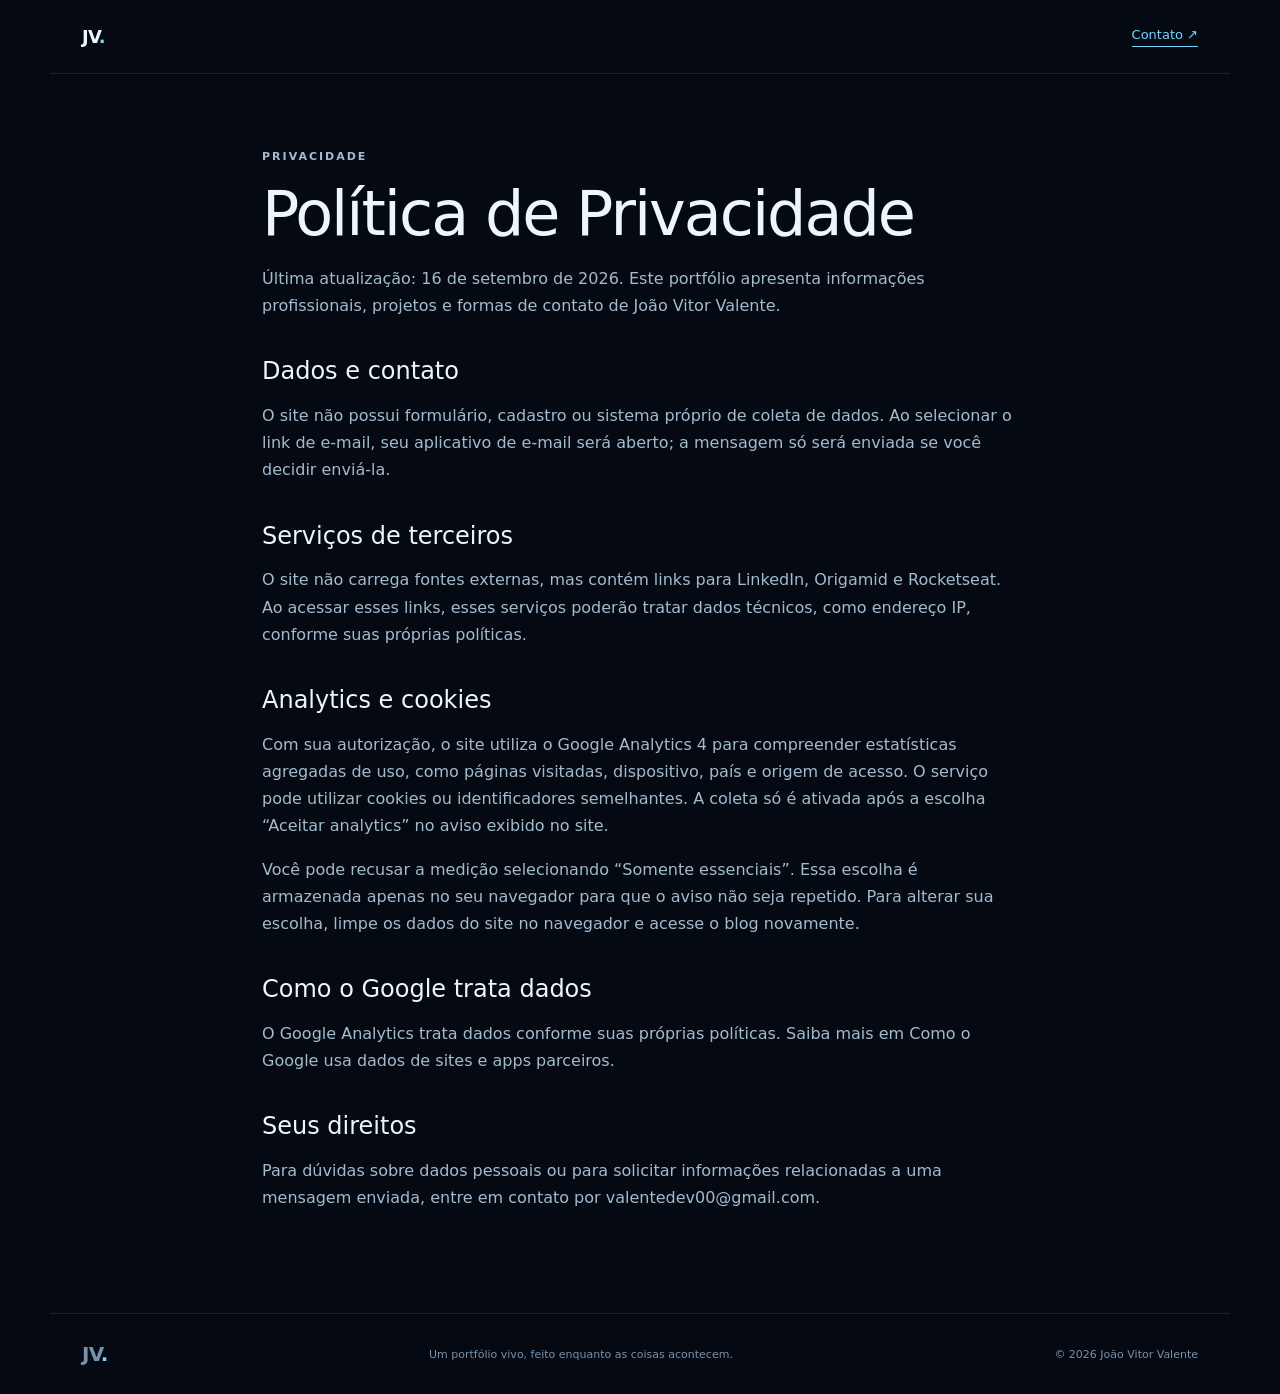
==== commit b0ff1533: "feat: add Google Analytics and Search Console setup" ====
--- a/privacidade.html
+++ b/privacidade.html
@@ -12,10 +12,11 @@
     <header class="site-header"><a class="logo" href="index.html#top" aria-label="João Vitor Valente, início">JV<span>.</span></a><a class="header-cta" href="index.html#notas">Contato ↗</a></header>
     <main class="legal-content section-wrap">
       <p class="eyebrow">Privacidade</p><h1>Política de Privacidade</h1>
-      <p>Última atualização: 11 de setembro de 2026. Este portfólio apresenta informações profissionais, projetos e formas de contato de João Vitor Valente.</p>
+      <p>Última atualização: 16 de setembro de 2026. Este portfólio apresenta informações profissionais, projetos e formas de contato de João Vitor Valente.</p>
       <h2>Dados e contato</h2><p>O site não possui formulário, cadastro ou sistema próprio de coleta de dados. Ao selecionar o link de e-mail, seu aplicativo de e-mail será aberto; a mensagem só será enviada se você decidir enviá-la.</p>
       <h2>Serviços de terceiros</h2><p>O site não carrega fontes externas, mas contém links para LinkedIn, Origamid e Rocketseat. Ao acessar esses links, esses serviços poderão tratar dados técnicos, como endereço IP, conforme suas próprias políticas.</p>
-      <h2>Cookies</h2><p>Na versão atual, o site não utiliza cookies próprios nem ferramentas de analytics. Caso esses recursos sejam adicionados, esta política será atualizada e, quando necessário, será exibido um mecanismo de consentimento.</p>
+      <h2>Analytics e cookies</h2><p>Com sua autorização, o site utiliza o Google Analytics 4 para compreender estatísticas agregadas de uso, como páginas visitadas, dispositivo, país e origem de acesso. O serviço pode utilizar cookies ou identificadores semelhantes. A coleta só é ativada após a escolha “Aceitar analytics” no aviso exibido no site.</p><p>Você pode recusar a medição selecionando “Somente essenciais”. Essa escolha é armazenada apenas no seu navegador para que o aviso não seja repetido. Para alterar sua escolha, limpe os dados do site no navegador e acesse o blog novamente.</p>
+      <h2>Como o Google trata dados</h2><p>O Google Analytics trata dados conforme suas próprias políticas. Saiba mais em <a href="https://policies.google.com/technologies/partner-sites" target="_blank" rel="noopener noreferrer">Como o Google usa dados de sites e apps parceiros</a>.</p>
       <h2>Seus direitos</h2><p>Para dúvidas sobre dados pessoais ou para solicitar informações relacionadas a uma mensagem enviada, entre em contato por <a href="mailto:valentedev00@gmail.com">valentedev00@gmail.com</a>.</p>
     </main>
     <footer class="footer section-wrap"><span class="logo">JV<span>.</span></span><p>Um portfólio vivo, feito enquanto as coisas acontecem.</p><span>© 2026 João Vitor Valente</span></footer>
--- a/app.css
+++ b/app.css
@@ -6,6 +6,7 @@
 
 :root{--ink:#edf5ff;--cream:#050a12;--orange:#72d7ff;--blue:#0b1b2d;--green:#102539;--line:#182a3e}
 body{background:#050a12;color:#edf5ff}
+.social-post-featured .post-content{padding-bottom:22px}.blog-post-preview{position:relative;min-height:238px;margin:17px 0 16px;overflow:hidden;border:1px solid rgba(114,215,255,.26);border-radius:12px;background:radial-gradient(circle at 80% 20%,rgba(56,170,222,.22),transparent 34%),linear-gradient(135deg,#07111f,#10243a);box-shadow:inset 0 1px rgba(255,255,255,.08)}.blog-preview-bar{display:flex;align-items:center;gap:5px;height:34px;padding:0 13px;border-bottom:1px solid rgba(173,199,220,.14);background:rgba(255,255,255,.04)}.blog-preview-bar i{width:7px;height:7px;border-radius:50%;background:#ff625b}.blog-preview-bar i:nth-child(2){background:#ffbd3e}.blog-preview-bar i:nth-child(3){background:#30c94f}.blog-preview-bar span{margin-left:7px;color:#6d91ad;font:600 8px system-ui,-apple-system,"Segoe UI",sans-serif;letter-spacing:.7px}.blog-preview-body{display:grid;grid-template-columns:1fr 126px;gap:22px;min-height:203px;padding:29px 28px}.blog-preview-logo{position:absolute;right:20px;bottom:15px;color:rgba(114,215,255,.14);font:700 48px/1 system-ui,-apple-system,"Segoe UI",sans-serif}.blog-preview-logo span{color:inherit}.blog-preview-copy{position:relative;z-index:1;display:grid;align-content:center;gap:12px}.blog-preview-copy b{color:#edf6ff;font:600 clamp(25px,4vw,38px)/.94 system-ui,-apple-system,"Segoe UI",sans-serif;letter-spacing:-2px}.blog-preview-copy em{color:#70d8ff;font-family:ui-serif,Georgia,Cambria,serif;font-weight:400}.blog-preview-copy small{color:#83a1b7;font-size:10px;letter-spacing:.9px;text-transform:uppercase}.blog-preview-card{position:relative;z-index:1;display:flex;flex-direction:column;justify-content:space-between;padding:17px;border:1px solid rgba(114,215,255,.28);border-radius:11px;background:linear-gradient(145deg,rgba(27,50,70,.92),rgba(8,18,29,.96));box-shadow:0 15px 30px rgba(0,0,0,.25)}.blog-preview-card span{color:#73d9ff;font:700 8px system-ui,-apple-system,"Segoe UI",sans-serif;letter-spacing:1px}.blog-preview-card strong{align-self:center;color:#dff5ff;font:700 26px system-ui,-apple-system,"Segoe UI",sans-serif}@media(max-width:520px){.blog-post-preview{min-height:205px}.blog-preview-body{grid-template-columns:1fr 94px;gap:12px;min-height:170px;padding:24px 18px}.blog-preview-card{padding:13px}.blog-preview-copy b{font-size:26px}.blog-preview-logo{font-size:38px}}
 .site-header{height:74px;border-bottom-color:#142337}
 .logo{font-family:system-ui, -apple-system, "Segoe UI", sans-serif,sans-serif;font-size:18px;letter-spacing:-.8px}.logo span{color:#72d7ff!important;font-style:normal}
 .nav{gap:30px;font-size:13px}.header-cta{color:#72d7ff;border-color:#72d7ff}
@@ -38,11 +39,14 @@
 .contact-window>.window-controls i{display:block;width:10px;height:10px;border-radius:50%;background:#ff6259}.contact-window>.window-controls i:nth-child(2){background:#ffbd44}.contact-window>.window-controls i:nth-child(3){background:#28c840}
 .contact-window-body{display:grid;grid-template-columns:1.05fr .95fr;gap:70px;padding:34px 42px 38px}.contact-window h2{margin:0 0 15px;font-family:system-ui, -apple-system, "Segoe UI", sans-serif;font-size:38px;font-weight:500;letter-spacing:-1.7px}.contact-window p:not(.eyebrow){max-width:560px;margin:0;color:#a3bbce;line-height:1.6}.contact-links{align-self:end;display:grid;gap:12px}.contact-links a{display:grid;grid-template-columns:65px 1fr auto;align-items:center;gap:10px;padding:14px 0;border-top:1px solid rgba(114,215,255,.17);color:#e8f4ff;font-size:14px}.contact-links a:last-child{border-bottom:1px solid rgba(114,215,255,.17)}.contact-links span{font-size:10px;letter-spacing:1.4px;text-transform:uppercase;color:#72d7ff}.contact-links b{font-size:17px;color:#72d7ff;font-weight:400}
 @media(max-width:760px){.newsletter{padding-top:42px;padding-bottom:42px}.contact-window-body{display:block;padding:28px 22px 24px}.contact-window h2{font-size:31px}.contact-links{margin-top:28px}.contact-links a{font-size:12px}}
+img{max-width:100%;height:auto}@media(max-width:480px){.menu-toggle{display:grid;place-items:center;width:48px;height:48px;padding:0;color:#72d7ff;font-size:24px;line-height:1}.contact-window>.window-controls{position:relative;top:auto;left:auto;width:100%;padding:0 16px}.contact-window-body{padding-top:24px}.contact-links a,.copy-email{min-height:48px}.contact-links a{font-size:14px}.profile-actions .button{min-height:48px}.profile-actions .quiet-link{min-height:48px;display:inline-flex;align-items:center;font-size:12px}body .profile-description,body .post-content p,body .about-copy>p,body .experience-item p,body .contact-window p:not(.eyebrow){font-size:16px;line-height:1.65}}@media(min-width:481px) and (max-width:768px){.menu-toggle{display:grid;place-items:center;width:48px;height:48px;color:#72d7ff}.contact-window>.window-controls{position:relative;top:auto;left:auto;width:100%}.contact-links a,.copy-email{min-height:48px}}
 
+@media(max-width:760px){body .hero{min-height:0!important;padding-top:44px!important;padding-bottom:44px!important}body .hero-art{height:auto!important;min-height:0!important;padding:16px 0!important;overflow:visible!important}body .hero-windows{display:flex!important;flex-direction:column!important;gap:16px!important;padding:0 17px!important}body .hero-windows .profile-box{width:100%!important;min-height:0!important;margin:0!important;padding:48px 24px 24px!important}body .tech-box{position:relative!important;top:auto!important;right:auto!important;width:100%!important;min-height:150px!important;margin:0!important;padding:20px 18px 16px!important;border:1px solid rgba(114,215,255,.25)!important;border-radius:16px!important;background:linear-gradient(145deg,#10263c,#0a1623)!important;box-shadow:0 16px 35px rgba(0,0,0,.24)!important}body .tech-label{font-size:9px!important}body .tech-rotator{height:82px!important;margin-top:10px!important}body .tech-icon{flex-direction:row!important;gap:12px!important}body .tech-icon b{width:52px!important;height:52px!important;border-radius:15px!important}body .tech-icon strong{font-size:12px!important}body .tech-counter{display:none!important}}
 a:focus-visible,button:focus-visible{outline:2px solid #72d7ff;outline-offset:4px;border-radius:4px}
 .footer-links{display:flex;gap:14px}.footer-links a{text-decoration:underline;text-underline-offset:4px}.legal-page{min-height:100vh}.legal-content{max-width:820px;padding-top:74px;padding-bottom:86px}.legal-content h1{font:500 clamp(38px,5vw,62px)/1.02 system-ui, -apple-system, "Segoe UI", sans-serif;letter-spacing:-2px;margin:0 0 20px}.legal-content h2{font:500 24px/1.2 system-ui, -apple-system, "Segoe UI", sans-serif;margin:38px 0 12px}.legal-content p,.legal-content li{color:#a3bbce;line-height:1.7}.legal-content ul{padding-left:20px}.legal-content .eyebrow{margin-bottom:15px}@media(max-width:760px){.footer-links{grid-column:1/-1}.legal-content{padding-top:52px;padding-bottom:64px}.legal-content h1{letter-spacing:-1px}}
 .contact-links .copy-email{display:grid;width:100%;grid-template-columns:65px 1fr auto;align-items:center;gap:10px;padding:14px 0;border:0;border-top:1px solid rgba(114,215,255,.17);background:transparent;color:#e8f4ff;font:14px system-ui, -apple-system, "Segoe UI", sans-serif;text-align:left;cursor:pointer}.contact-links .copy-email b{font-size:17px;color:#72d7ff;font-weight:400}.copy-status{min-height:18px;margin:2px 0 0;color:#72d7ff;font-size:12px}@media(max-width:760px){.contact-links .copy-email{font-size:12px}}
 .contact-links a:last-of-type{border-bottom:1px solid rgba(114,215,255,.17)}
+.consent-banner{position:fixed;z-index:30;right:24px;bottom:24px;display:flex;align-items:center;gap:18px;max-width:620px;padding:17px 18px;border:1px solid rgba(114,215,255,.32);border-radius:16px;background:rgba(10,23,39,.96);box-shadow:0 20px 50px rgba(0,0,0,.42);backdrop-filter:blur(14px)}.consent-banner[hidden]{display:none}.consent-banner p{margin:0;color:#b6cadd;font-size:13px;line-height:1.5}.consent-banner a{color:#72d7ff;text-decoration:underline;text-underline-offset:3px}.consent-actions{display:flex;flex:none;gap:8px}.consent-actions button{min-height:40px;padding:0 12px;border-radius:9px;font:600 11px system-ui,-apple-system,"Segoe UI",sans-serif;cursor:pointer}.consent-primary{border:1px solid #72d7ff;background:#72d7ff;color:#07111f}.consent-secondary{border:1px solid rgba(114,215,255,.32);background:transparent;color:#dceeff}@media(max-width:640px){.consent-banner{right:16px;bottom:16px;left:16px;display:block;padding:17px}.consent-actions{margin-top:13px}.consent-actions button{flex:1;min-height:46px}}
 
 .hero-art{display:grid;place-items:center;overflow:hidden;border-radius:20px;background:linear-gradient(145deg,#0a1522,#07101a)}.hero-art:after{display:none}.sun,.shape{display:none}.profile-box{position:relative;z-index:1;width:min(82%,330px);min-height:270px;border:1px solid rgba(173,199,220,.2);border-radius:16px;background:linear-gradient(180deg,rgba(28,40,55,.96),rgba(11,20,30,.96));padding:48px 24px 24px;display:flex;flex-direction:column;justify-content:space-between;box-shadow:0 20px 45px rgba(0,0,0,.35),inset 0 1px rgba(255,255,255,.07);font-family:-apple-system,BlinkMacSystemFont,"SF Pro Display","Segoe UI",sans-serif;font-size:13px;animation:profile-float 5s ease-in-out infinite}.profile-box:before{content:'';position:absolute;top:0;left:0;right:0;height:34px;border-bottom:1px solid rgba(255,255,255,.08);border-radius:16px 16px 0 0;background:rgba(255,255,255,.035);pointer-events:none}.window-controls{position:absolute;z-index:2;top:12px;left:14px;display:flex;gap:7px}.window-controls i{width:11px;height:11px;border-radius:50%;background:#ff5f57;box-shadow:inset 0 0 0 1px rgba(0,0,0,.15)}.window-controls i:nth-child(2){background:#febc2e}.window-controls i:nth-child(3){background:#28c840}.profile-role,.profile-state{font:600 10px/1.55 -apple-system,BlinkMacSystemFont,"SF Pro Display","Segoe UI",sans-serif;letter-spacing:1.4px;color:#72d7ff}.profile-box strong{font:600 37px/1 -apple-system,BlinkMacSystemFont,"SF Pro Display","Segoe UI",sans-serif;letter-spacing:-2px;color:#edf5ff}.profile-state{color:#8fa4b6;letter-spacing:.1px;font-size:13px;font-weight:400}.profile-state i,.feed-live i{display:inline-block;width:7px;height:7px;margin-right:7px;border-radius:50%;background:#72d7ff;box-shadow:0 0 12px #72d7ff;animation:pulse 1.8s ease-in-out infinite}@keyframes profile-float{50%{transform:translateY(-8px)}}@keyframes pulse{50%{opacity:.35;transform:scale(.7)}}
 .feed-live{font-size:11px;color:#7693ad}.feed-list{border-top:1px solid var(--line)}.feed-item{display:grid;grid-template-columns:125px 1fr auto;gap:35px;align-items:start;padding:30px 0;border-bottom:1px solid var(--line);transition:padding .25s ease,background .25s ease}.feed-item:hover{padding-left:18px;background:rgba(114,215,255,.025)}.feed-item time{font-size:10px;letter-spacing:1.3px;color:#7693ad;padding-top:3px}.feed-item h3{font:500 24px/1.15 system-ui, -apple-system, "Segoe UI", sans-serif;letter-spacing:-.7px;margin:5px 0 10px}.feed-item p:not(.card-meta){max-width:650px;font-size:14px;line-height:1.65;color:#91a8bc;margin:0}.feed-arrow{font-size:20px;color:#72d7ff}@media(max-width:760px){.profile-box{min-height:210px}.profile-box strong{font-size:31px}.feed-item{grid-template-columns:1fr auto;gap:12px;padding:24px 0}.feed-item time{grid-column:1/-1}.feed-item h3{font-size:21px}.feed-arrow{grid-column:2;grid-row:2}}
@@ -53,4 +57,4 @@
 .hero-windows{display:flex;align-items:center;gap:18px;width:100%;padding:0 40px}.hero-windows .profile-box{flex:1;width:auto;margin:0}.tech-box{position:relative;flex:0 0 185px;min-height:245px;padding:47px 20px 20px;border:1px solid rgba(173,199,220,.2);border-radius:16px;background:linear-gradient(180deg,rgba(28,40,55,.96),rgba(11,20,30,.96));box-shadow:0 20px 45px rgba(0,0,0,.35),inset 0 1px rgba(255,255,255,.07);font-family:-apple-system,BlinkMacSystemFont,"SF Pro Display","Segoe UI",sans-serif;overflow:hidden}.tech-box:before{content:'';position:absolute;top:34px;left:0;right:0;border-top:1px solid rgba(255,255,255,.08)}.tech-label{font:600 9px system-ui, -apple-system, "Segoe UI", sans-serif;letter-spacing:1.5px;color:#72d7ff}.tech-rotator{height:120px;position:relative;margin-top:15px}.tech-icon{position:absolute;inset:0;display:flex;flex-direction:column;align-items:center;justify-content:center;gap:12px;opacity:0;transform:translateY(10px) scale(.96);transition:opacity .45s ease,transform .45s ease}.tech-icon.is-active{opacity:1;transform:translateY(0) scale(1)}.tech-icon b{display:grid;place-items:center;width:65px;height:65px;border-radius:18px;background:rgba(114,215,255,.1);border:1px solid rgba(114,215,255,.5);color:#72d7ff;font:700 19px system-ui, -apple-system, "Segoe UI", sans-serif;box-shadow:0 0 25px rgba(114,215,255,.1)}.tech-icon strong{font-size:12px;color:#eaf5ff}.tech-counter{position:absolute;right:20px;bottom:18px;font:10px system-ui, -apple-system, "Segoe UI", sans-serif;letter-spacing:1px;color:#65839d}.tech-box .window-controls{top:12px;left:14px}.tech-box .window-controls i{width:10px;height:10px}.hero-art:has(.hero-windows){display:flex;align-items:center;justify-content:center}.hero-art:has(.hero-windows)>.hero-windows{position:relative;z-index:2}@media(max-width:760px){.hero-windows{flex-direction:column;gap:18px;padding:0 17px}.hero-windows .profile-box{width:100%;min-height:325px}.tech-box{width:100%;min-height:225px;flex-basis:auto}.tech-rotator{height:105px}}
 .hero-windows{position:relative;display:block;padding:0 40px}.hero-windows .profile-box{width:100%;min-height:330px;padding-right:255px}.tech-box{position:absolute;z-index:3;right:62px;top:43px;width:190px;min-height:235px;border:0;background:transparent;box-shadow:none;padding:47px 8px 20px}.tech-box:before,.tech-box .window-controls{display:none}.tech-label{font-size:8px}.tech-counter{display:none}.tech-icon b{animation:none}.tech-icon.is-active b{animation:tech-rotate 2.4s ease-in-out infinite}@keyframes tech-rotate{0%{transform:rotate(-8deg) scale(.94)}50%{transform:rotate(8deg) scale(1.05)}100%{transform:rotate(-8deg) scale(.94)}}@media(max-width:760px){.hero-windows{padding:0 17px}.hero-windows .profile-box{padding-right:24px;min-height:470px}.tech-box{position:absolute;right:34px;top:274px;width:calc(100% - 68px);min-height:155px;padding:22px 8px 8px;border-top:1px solid rgba(114,215,255,.15)}.tech-rotator{height:90px;margin-top:8px}.tech-icon{flex-direction:row;gap:12px}.tech-icon b{width:48px;height:48px;border-radius:14px}.tech-icon strong{font-size:11px}}
 
-.social-feed{max-width:calc(100% - 96px);margin:82px auto 0;padding:74px 0 82px;background:#0d1c2d;border:1px solid #213a53;border-radius:24px;overflow:hidden}.social-shell{display:grid;grid-template-columns:250px minmax(0,1fr);gap:64px}.social-sidebar{height:max-content;padding:24px;border:1px solid #29445d;border-radius:14px;background:#0b1827;display:flex;flex-direction:column;align-items:flex-start}.social-avatar,.post-avatar{display:grid;place-items:center;border-radius:50%;background:linear-gradient(135deg,#6ed4fb,#357b9e);color:#07111f;font-weight:700}.social-avatar{width:50px;height:50px;font-size:16px;margin-bottom:17px}.social-sidebar strong{font-size:15px}.social-sidebar>span{font-size:12px;color:#72d7ff;margin-top:4px}.social-sidebar p{font-size:12px;line-height:1.6;color:#91a8bc;margin:18px 0}.social-stats{display:flex;gap:20px;width:100%;padding-top:17px;border-top:1px solid #213a53}.social-stats span{font-size:10px;color:#7890a4;text-transform:uppercase;letter-spacing:.6px}.social-stats b{display:block;font-size:14px;color:#dceeff;margin-bottom:3px}.social-heading{display:flex;justify-content:space-between;align-items:end;margin-bottom:20px}.social-heading .eyebrow{margin-bottom:12px}.social-heading h2{font:500 36px/1 system-ui, -apple-system, "Segoe UI", sans-serif;letter-spacing:-1.8px;margin:0}.social-post{border:1px solid #29445d;border-radius:14px;background:#102237;margin-bottom:15px;overflow:hidden;transition:transform .25s ease,border-color .25s ease}.social-post:hover{transform:translateY(-3px);border-color:#477291}.social-post header{display:flex;align-items:center;gap:11px;padding:18px 20px}.post-avatar{width:34px;height:34px;font-size:11px;flex:none}.social-post header div:nth-child(2){display:grid;gap:3px}.social-post header strong{font-size:13px}.social-post header span{font-size:11px;color:#7890a4}.social-post button{margin-left:auto;border:0;background:none;color:#91a8bc;font-size:15px;letter-spacing:2px;cursor:pointer}.post-content{padding:2px 20px 20px}.post-content h3{font:500 21px/1.18 system-ui, -apple-system, "Segoe UI", sans-serif;letter-spacing:-.7px;margin:0 0 9px}.post-content p{font-size:13px;line-height:1.65;color:#a8bed0;margin:0}.social-post footer{display:flex;gap:22px;padding:13px 20px;border-top:1px solid #29445d;color:#88a5bc;font-size:11px}.social-post footer span:last-child{margin-left:auto;color:#72d7ff}@media(max-width:760px){.social-feed{max-width:calc(100% - 32px);margin-top:50px;padding:55px 0;border-radius:18px}.social-shell{display:block}.social-sidebar{display:none}.social-heading h2{font-size:31px}.social-post footer{gap:12px}.social-post footer span:nth-child(2){display:none}}
+.social-feed{max-width:calc(100% - 96px);margin:82px auto 0;padding:74px 0 82px;background:#0d1c2d;border:1px solid #213a53;border-radius:24px;overflow:hidden}.social-shell{display:grid;grid-template-columns:250px minmax(0,1fr);gap:64px}.social-sidebar{height:max-content;padding:24px;border:1px solid #29445d;border-radius:14px;background:#0b1827;display:flex;flex-direction:column;align-items:flex-start}.social-avatar,.post-avatar{display:grid;place-items:center;border-radius:50%;background:linear-gradient(135deg,#6ed4fb,#357b9e);color:#07111f;font-weight:700}.social-avatar{width:50px;height:50px;font-size:16px;margin-bottom:17px}.social-sidebar strong{font-size:15px}.social-sidebar>span{font-size:12px;color:#72d7ff;margin-top:4px}.social-sidebar p{font-size:12px;line-height:1.6;color:#91a8bc;margin:18px 0}.social-stats{display:flex;gap:20px;width:100%;padding-top:17px;border-top:1px solid #213a53}.social-stats span{font-size:10px;color:#7890a4;text-transform:uppercase;letter-spacing:.6px}.social-stats b{display:block;font-size:14px;color:#dceeff;margin-bottom:3px}.social-heading{display:flex;justify-content:space-between;align-items:end;margin-bottom:20px}.social-heading .eyebrow{margin-bottom:12px}.social-heading h2{font:500 36px/1 system-ui, -apple-system, "Segoe UI", sans-serif;letter-spacing:-1.8px;margin:0}.social-post{border:1px solid #29445d;border-radius:14px;background:#102237;margin-bottom:15px;overflow:hidden;transition:transform .25s ease,border-color .25s ease}.social-post:hover{transform:translateY(-3px);border-color:#477291}.social-post header{display:flex;align-items:center;gap:11px;padding:18px 20px}.post-avatar{width:34px;height:34px;font-size:11px;flex:none}.social-post header div:nth-child(2){display:grid;gap:3px}.social-post header strong{font-size:13px}.social-post header span{font-size:11px;color:#7890a4}.social-post button{margin-left:auto;border:0;background:none;color:#91a8bc;font-size:15px;letter-spacing:2px;cursor:pointer}.post-content{padding:2px 20px 20px}.post-content h3{font:500 21px/1.18 system-ui, -apple-system, "Segoe UI", sans-serif;letter-spacing:-.7px;margin:0 0 9px}.post-content p{font-size:13px;line-height:1.65;color:#a8bed0;margin:0}.social-post footer{display:flex;gap:22px;padding:13px 20px;border-top:1px solid #29445d;color:#88a5bc;font-size:11px}.social-post footer span:last-child{margin-left:auto;color:#72d7ff}@media(max-width:760px){.social-feed{max-width:calc(100% - 32px);margin-top:50px;padding:55px 0;border-radius:18px}.social-shell{display:block}.social-sidebar{display:none}.social-heading h2{font-size:31px}.social-post footer{gap:12px}.social-post footer span:nth-child(2){display:none}}\n.social-post-featured .post-content{padding-bottom:22px}.blog-post-preview{position:relative;min-height:238px;margin:17px 0 16px;overflow:hidden;border:1px solid rgba(114,215,255,.26);border-radius:12px;background:radial-gradient(circle at 80% 20%,rgba(56,170,222,.22),transparent 34%),linear-gradient(135deg,#07111f,#10243a);box-shadow:inset 0 1px rgba(255,255,255,.08)}.blog-preview-bar{display:flex;align-items:center;gap:5px;height:34px;padding:0 13px;border-bottom:1px solid rgba(173,199,220,.14);background:rgba(255,255,255,.04)}.blog-preview-bar i{width:7px;height:7px;border-radius:50%;background:#ff625b}.blog-preview-bar i:nth-child(2){background:#ffbd3e}.blog-preview-bar i:nth-child(3){background:#30c94f}.blog-preview-bar span{margin-left:7px;color:#6d91ad;font:600 8px system-ui,-apple-system,"Segoe UI",sans-serif;letter-spacing:.7px}.blog-preview-body{display:grid;grid-template-columns:1fr 126px;gap:22px;min-height:203px;padding:29px 28px}.blog-preview-logo{position:absolute;right:20px;bottom:15px;color:rgba(114,215,255,.14);font:700 48px/1 system-ui,-apple-system,"Segoe UI",sans-serif}.blog-preview-logo span{color:inherit}.blog-preview-copy{position:relative;z-index:1;display:grid;align-content:center;gap:12px}.blog-preview-copy b{color:#edf6ff;font:600 clamp(25px,4vw,38px)/.94 system-ui,-apple-system,"Segoe UI",sans-serif;letter-spacing:-2px}.blog-preview-copy em{color:#70d8ff;font-family:ui-serif,Georgia,Cambria,serif;font-weight:400}.blog-preview-copy small{color:#83a1b7;font-size:10px;letter-spacing:.9px;text-transform:uppercase}.blog-preview-card{position:relative;z-index:1;display:flex;flex-direction:column;justify-content:space-between;padding:17px;border:1px solid rgba(114,215,255,.28);border-radius:11px;background:linear-gradient(145deg,rgba(27,50,70,.92),rgba(8,18,29,.96));box-shadow:0 15px 30px rgba(0,0,0,.25)}.blog-preview-card span{color:#73d9ff;font:700 8px system-ui,-apple-system,"Segoe UI",sans-serif;letter-spacing:1px}.blog-preview-card strong{align-self:center;color:#dff5ff;font:700 26px system-ui,-apple-system,"Segoe UI",sans-serif}@media(max-width:520px){.blog-post-preview{min-height:205px}.blog-preview-body{grid-template-columns:1fr 94px;gap:12px;min-height:170px;padding:24px 18px}.blog-preview-card{padding:13px}.blog-preview-copy b{font-size:26px}.blog-preview-logo{font-size:38px}}
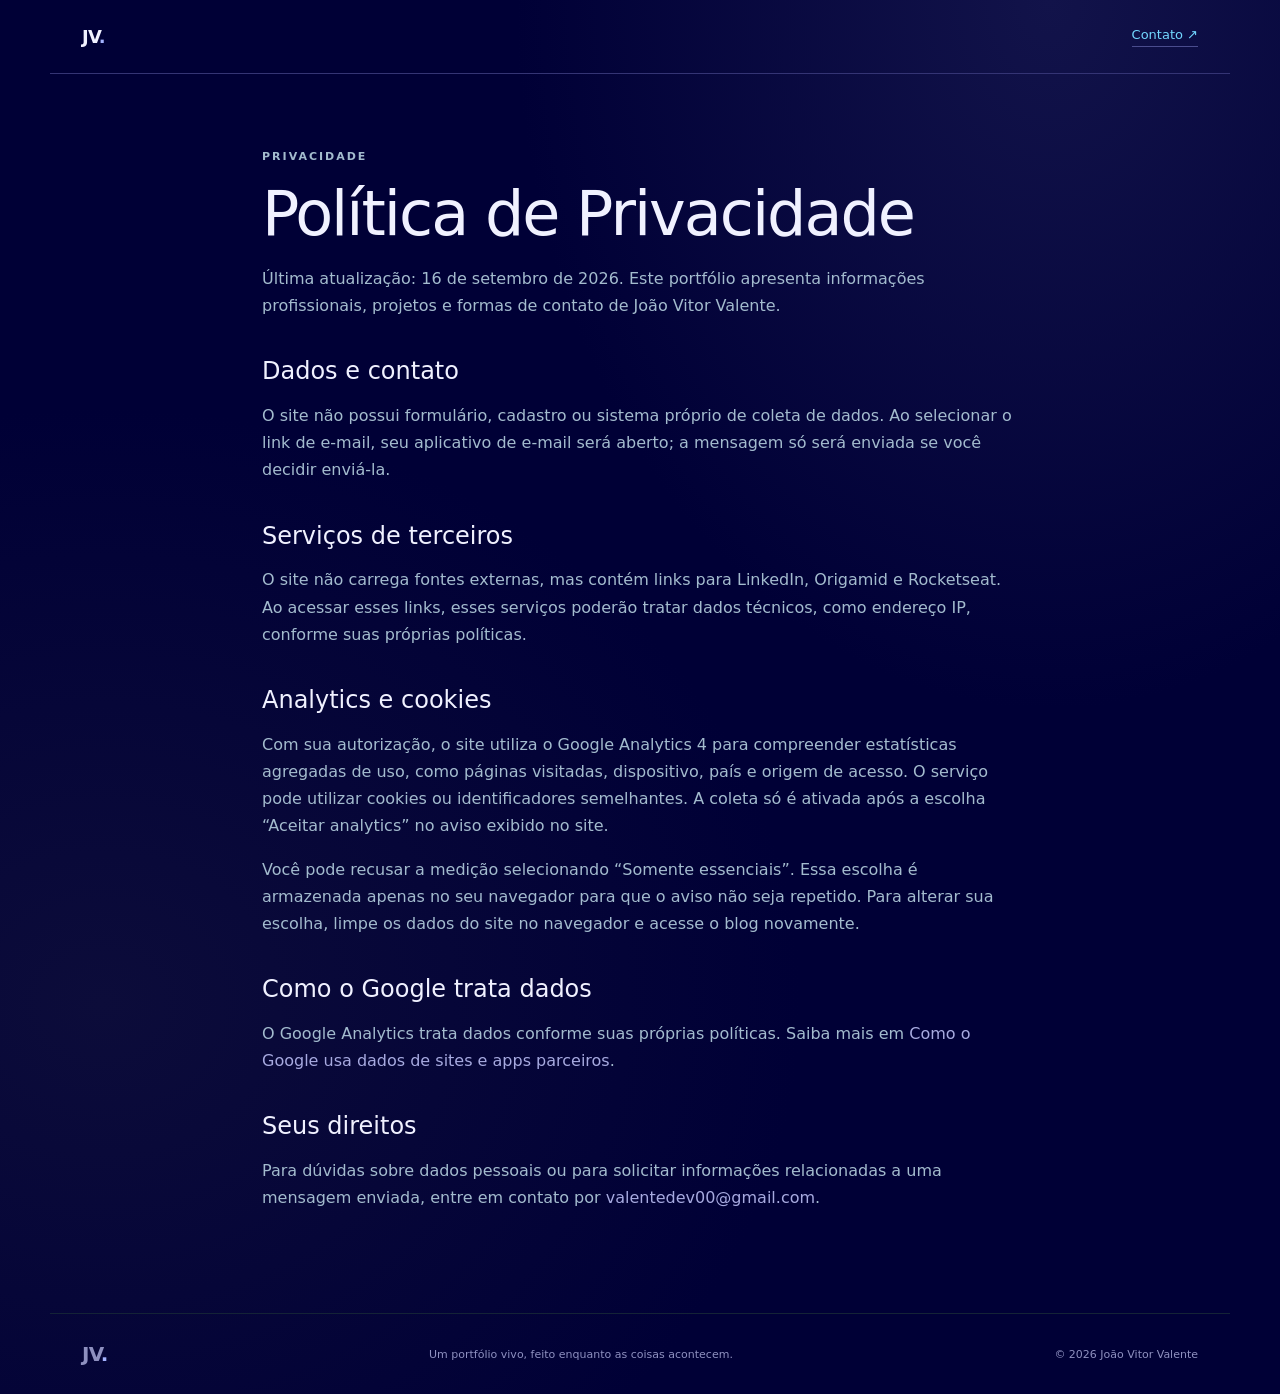
==== commit 445a6b55: "Aplica paleta indigo ao portfolio" ====
--- a/privacidade.html
+++ b/privacidade.html
@@ -4,9 +4,12 @@
     <meta charset="UTF-8" />
     <meta name="viewport" content="width=device-width, initial-scale=1.0" />
     <meta name="description" content="Política de Privacidade do portfólio de João Vitor Valente." />
-    <meta name="theme-color" content="#07111f" />
+    <meta name="theme-color" content="#000036" />
+    <link rel="icon" type="image/png" sizes="64x64" href="/favicon.png" />
+    <link rel="apple-touch-icon" sizes="180x180" href="/apple-touch-icon.png" />
     <title>Política de Privacidade — João Vitor Valente</title>
     <link rel="stylesheet" href="app.css" />
+    <link rel="stylesheet" href="ocean-theme.css?v=20261112-indigo-1" />
   </head>
   <body class="legal-page">
     <header class="site-header"><a class="logo" href="index.html#top" aria-label="João Vitor Valente, início">JV<span>.</span></a><a class="header-cta" href="index.html#notas">Contato ↗</a></header>
--- a/ocean-theme.css
+++ b/ocean-theme.css
@@ -0,0 +1,219 @@
+/* Midnight indigo palette based on #000036. */
+:root {
+  --ink: #f0f1ff;
+  --cream: #000036;
+  --orange: #a3b2ff;
+  --blue: #101052;
+  --green: #19195d;
+  --line: #343474;
+  --ocean-abyss: #000036;
+  --ocean-surface: #0b0b48;
+  --ocean-raised: #17175c;
+  --ocean-edge: #424286;
+  --ocean-accent: #a3b2ff;
+  --ocean-muted: #b8bbdf;
+}
+
+body,
+body.legal-page {
+  color: var(--ink);
+  background:
+    radial-gradient(ellipse at 82% 0%, #12134a 0, transparent 36%),
+    radial-gradient(ellipse at 8% 72%, #0c0c3a 0, transparent 42%),
+    var(--ocean-abyss);
+}
+
+.site-header { border-bottom-color: var(--line); }
+.menu-toggle { color: var(--ocean-accent); }
+.logo span,
+.hero h1 em,
+.experience-company { color: var(--ocean-accent) !important; }
+.eyebrow,
+.card-meta,
+.experience-date,
+.footer { color: #8e90c0; }
+.nav a:hover,
+.topic-list a:hover { color: #b9bbea; }
+.header-cta,
+.text-link,
+.read-link { border-color: #4a4c8e; }
+
+.mode-switch { border-color: var(--ocean-edge); background: #0b0c31; }
+.mode-switch button { color: #a9aace; }
+.mode-switch button[aria-pressed="true"] {
+  color: #eeeef9;
+  background: #272963;
+  box-shadow: inset 0 1px #b6baee24;
+}
+
+.hero-art,
+.hero-art:has(.hero-windows) {
+  border: 1px solid #2c2e63;
+  background:
+    radial-gradient(circle at 75% 22%, #1f216c 0, transparent 39%),
+    linear-gradient(145deg, #0d0d34, #080823 70%);
+  box-shadow: 0 28px 70px #0007, inset 0 1px #abafe916;
+}
+.profile-box,
+.hero-windows .profile-box {
+  border-color: #2d2e5a;
+  background: linear-gradient(155deg, #1b1b4c, #0d0d30 76%);
+  box-shadow: 0 22px 50px #0008, inset 0 1px #b7baeb1c;
+}
+body .tech-box {
+  border-color: #2c2d5a !important;
+  background: linear-gradient(145deg, #131448, #0d0d30) !important;
+  box-shadow: 0 20px 45px #0007, inset 0 1px #b7baeb18 !important;
+}
+.profile-role,
+.tech-label,
+.tech-icon b,
+.blog-preview-card span,
+.blog-preview-copy em { color: var(--ocean-accent); }
+.tech-icon b {
+  border-color: #45458e;
+  background: linear-gradient(145deg, #1c1c66, #0b0b46);
+  box-shadow: 0 0 18px #7684e533;
+}
+.profile-state i,
+.feed-live i { background: var(--ocean-accent); box-shadow: 0 0 9px #a3b2ff66; }
+.social-avatar,
+.post-avatar { background: linear-gradient(135deg, #a3b2ff, #5d66bc); color: #08083e; }
+.button-dark,
+.consent-primary { color: #f2f2fc; background: #2c2e6f; }
+.button-dark:hover,
+.consent-primary:hover { background: #3a3d88; }
+.topics,
+.about,
+.experience,
+.certificates,
+.diploma { border-color: var(--line); }
+.topic-list a,
+.certificate-list a { color: #e0e1f1; }
+.tech-tags span,
+.diploma-mark { border-color: #343565; color: #afb1de; }
+.about-copy > p,
+.experience-item p,
+.diploma p:not(.eyebrow) { color: var(--ocean-muted); }
+
+.social-feed {
+  border-color: #2b2c64;
+  background: linear-gradient(145deg, #0e0f36, #0b0b2c 72%);
+}
+.social-sidebar {
+  border-color: #2a2c58;
+  background: #10113b;
+}
+.social-post {
+  border-color: #2f3060;
+  background: linear-gradient(155deg, #161746, #10103a);
+  box-shadow: inset 0 1px #bcbfed0c;
+}
+.social-post:hover { border-color: #4e508d; }
+.social-post footer { border-color: #30315f; }
+.social-post footer a,
+.social-post footer span:last-child,
+.social-sidebar > span { color: #9da0de; }
+.social-post p,
+.post-content p,
+.social-sidebar p { color: var(--ocean-muted); }
+.blog-post-preview {
+  border-color: #2e2f5e;
+  background: radial-gradient(circle at 77% 17%, #23256c55, transparent 36%), #0d0e36;
+}
+.project-post-preview { border-color: #2e2f5e; }
+.blog-preview-card { border-color: #303265; background: linear-gradient(145deg, #1b1c57, #0d0d33); }
+
+.newsletter,
+.contact-window {
+  border-color: #2c2d5b;
+  background: linear-gradient(145deg, #18194d, #0d0d31 72%);
+  box-shadow: 0 24px 60px #0007;
+}
+.contact-window p:not(.eyebrow),
+.newsletter p:not(.eyebrow) { color: var(--ocean-muted); }
+.contact-links .copy-email,
+.contact-links a:last-of-type { border-color: #2c2d5b; }
+.contact-links .copy-email b,
+.copy-status { color: #9fa2df; }
+.consent-banner { border-color: #343562; background: #0e0f34f5; }
+.consent-banner p { color: #afb0d2; }
+.consent-banner a { color: #a7aae0; }
+.consent-secondary { border-color: #424375; color: #dddeee; }
+.legal-content a { color: #a7aae0; }
+
+body.astro-mode { color: var(--ink); background: #000036; }
+.astro-view {
+  color: var(--ink);
+  background:
+    radial-gradient(ellipse at 70% 47%, #19195e 0, #0b0b47 37%, #000036 78%),
+    #000036;
+}
+.astro-view::before { opacity: .12; }
+body.astro-mode .site-header {
+  border-bottom-color: #2a2c65;
+  background: linear-gradient(180deg, #060621f7, #0b0c31d9);
+}
+body.astro-mode .logo {
+  border-color: #4e508e;
+  background: linear-gradient(145deg, #232467, #0d0e3a);
+  box-shadow: 0 0 20px #42469f3d;
+}
+body.astro-mode .logo span { color: var(--ocean-accent) !important; }
+body.astro-mode .mode-switch,
+body.astro-mode .astro-language { border-color: #343562; background: #0d0d34e8; }
+body.astro-mode .mode-switch button[aria-pressed="true"],
+body.astro-mode .astro-language button[aria-pressed="true"] {
+  color: #f1f1fb;
+  background: #2c2e6f;
+}
+.astro-status { border-color: #2f305d; background: #121345d9; }
+.astro-status span { background: var(--ocean-accent); box-shadow: 0 0 8px #a3b2ff88; }
+.astro-intro { border-left-color: #5b5ea677; }
+.astro-intro h1 span {
+  background: linear-gradient(100deg, #f2f2fb, #aaade1 55%, #696bae);
+  background-clip: text;
+  -webkit-background-clip: text;
+}
+.astro-role,
+.astro-panel-orbit,
+.astro-card small { color: #9ea1db; }
+.astro-lead,
+.astro-panel-content > p,
+.astro-panel-content .astro-card p { color: #abacd0; }
+.astro-action-primary { color: #f3f4fc; background: #303376; box-shadow: 0 8px 25px #23266b33; }
+.astro-action-primary:hover { background: #3e428d; }
+.astro-action-secondary { border-color: #383969; background: #121345dd; }
+.astro-dock { border-color: #343561; background: #0d0e36f2; box-shadow: 0 22px 55px #000a; }
+.astro-dock button.is-active { color: #f3f4fc; background: #303376; }
+.astro-dock button.is-active small { color: #c4c6eb; }
+.astro-panel {
+  border-color: #343564;
+  background: linear-gradient(150deg, #151648f7, #0b0c30fa);
+  box-shadow: 0 30px 80px #000c, inset 0 1px #bfc1ed12;
+}
+.astro-panel-header,
+.astro-panel > h2,
+.astro-panel-footer { border-color: #34356180; }
+.astro-panel-content { scrollbar-color: #5656aa transparent; }
+.astro-panel-content a { color: #a3b2ff; }
+.astro-card { border-color: #343563; background: #1b1c5699; }
+.astro-project-link { border-color: #50538f; background: #23256c; color: #d9dbf2; }
+.astro-panel-content a.astro-project-link { color: #d9dbf2; }
+.astro-project-link:hover { background: #252767; }
+.astro-panel-close,
+.astro-panel-footer button { border-color: #414374; background: #1b1d57; }
+.astro-planet-label { background: #0b0c31e8; }
+.astro-planet { color: #c2c7e9; }
+.astro-planet:hover,
+.astro-planet.is-active { color: #e5e9ff; filter: drop-shadow(0 0 12px #858fef66); }
+.astro-planet:hover .astro-planet-label,
+.astro-planet.is-active .astro-planet-label { border-color: #a3b2ff88; }
+.astro-probe { color: #a3b2ff; filter: drop-shadow(0 0 9px #a3b2ff66); }
+.astro-contact-form input:focus,
+.astro-contact-form textarea:focus { outline-color: #a3b2ff; }
+.mode-switch button:focus-visible,
+.astro-language button:focus-visible,
+.astro-view button:focus-visible,
+.astro-view a:focus-visible { outline-color: #a3b2ff; }
+.astro-standby-card { border-color: #343567; background: radial-gradient(circle at 50% 0, #23256c, #0d0e3b 78%); }
